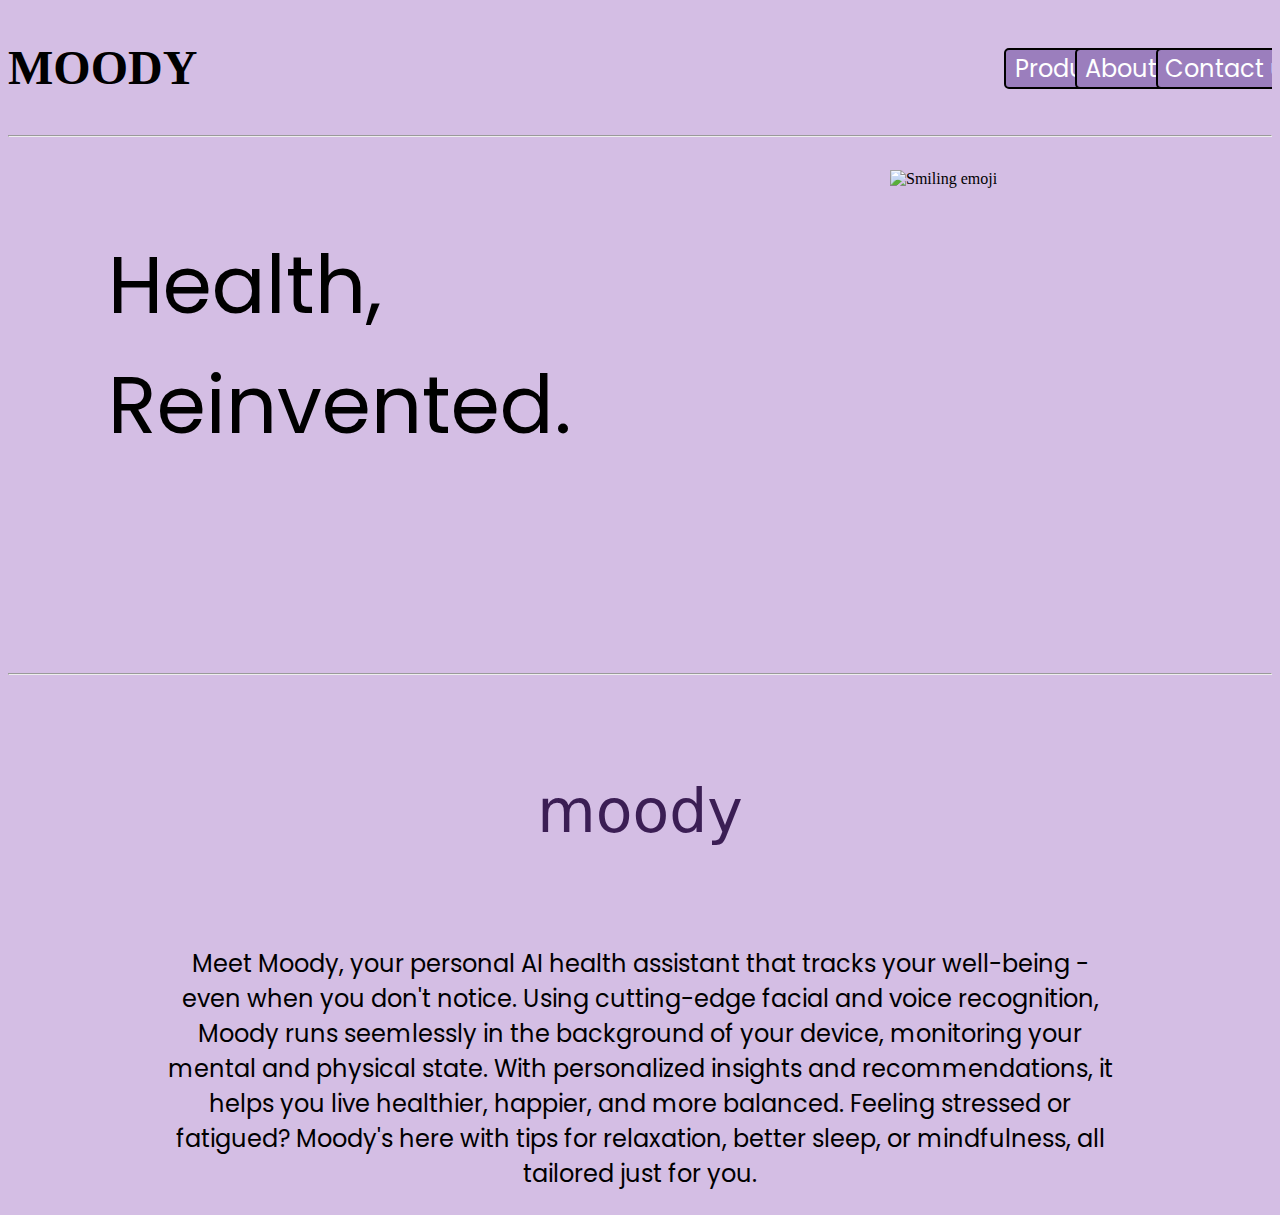
==== index.html @ 0d126ba3 "Update index.html" ====
<!DOCTYPE html>
<html lang="en">
<head>
    <meta charset="UTF-8">
    <meta name="viewport" content="width=device-width, initial-scale=1.0">
    <title>Moody</title>
    <link href="https://fonts.googleapis.com/css2?family=Poppins:wght@400;700&display=swap" rel="stylesheet">
    <style>
        body {
            background-color:#D4BEE4;
        }
        .title {
            font-family: "Modak",system-ui; 
            font-weight: 400;
            font-style: normal;
            font-size: 60px;
            text-align: center;
            color: #3B1E54;
        }
        h1 {
            font-size:300%
        }
        pre {
            font-family: 'Poppins';
            margin-left:100px;
            font-size:500%;
        }
        h5 {
            text-align:center;
            font-size:300%;
        }
        p {
            text-align:center;
            font-family:'Poppins';
            font-size:150%;
            margin-left:80px;
            margin-right:80px;
        }
        div.toppage {
            width:100%;
            overflow:auto;
        }
        div.toppage div {
            width:25%;
            float:left;
        }
        img {
            width:350px;
            height:350px;
            margin-left:250px;
            margin-top:25px;
        }
        div.secline {
            width:100%;
            overflow:auto;
        }
        div.secline div {
            width:50%;
            float:left;
        }
        .button {
            position: relative;
            text-align: center;
            width: 20%;
            cursor: pointer;
            border: 2px solid black;
            border-radius: 5px;
            font-size: 150%;
            background-color: #9B7EBD;
            color: white;
        }
        .button1 {
            width:115px;
            font-size:150%;
            font-family:'Poppins';
            margin-left:680px;
            margin-top:40px;
        }
        .button2 {
            width:125px;
            font-size:150%;
            font-family:'Poppins';
            margin-left:435px;
            margin-top:40px;
        }
        .button3 {
            width:150px;
            font-size:150%;
            font-family:'Poppins';
            margin-left:200px;
            margin-top:40px;
        }
        .dropdown-menu {
            font-family:'Poppins';
            margin-left:680px;
            display: none;
            position: absolute;
            background-color: #f9f9f9;
            box-shadow: 0 2px 8px rgba(0, 0, 0, 0.2);
            z-index: 1;
            border-radius: 5px;
        }
        .dropdown-menu a {
            padding: 12px 16px;
            display: block;
        }
        .dropdown-menu a {
            color: black;
            padding: 12px 16px;
            text-decoration: none;
            display: block;
        }
        </style>
</head>

<body>
<div class="toppage">
    <div>
        <h1>MOODY</h1>
    </div>
    <div>
        <button onclick="toggleDropdown()" class="button button1 dropdown-button" style="background-color: #9B7EBD;">Product</button>
        <div id="dropdown" class="dropdown-menu">
            <a href="https://yxsmine01.github.io/StartUpProjectMoody/features.html">Feature</a>
            <a href="https://yxsmine01.github.io/StartUpProjectMoody/pricing.html">Pricing</a>
            <a href="https://yxsmine01.github.io/StartUpProjectMoody/review.html">Reviews</a>
        </div>
    </div>
    <div>
        <button onclick="window.location.href='https://yxsmine01.github.io/StartUpProjectMoody/about.html';" class="button button2" style="background-color: #9B7EBD;">About us</button>
    </div>
    <div>
        <button onclick="window.location.href='https://yxsmine01.github.io/StartUpProjectMoody/contact.html';" class="button button3" style="background-color: #9B7EBD;">Contact us</button>
    </div>

</div>
<hr>
<div class="secline">
    <div>
        <pre>Health,
Reinvented.
        </pre>
    </div>
    <div>
        <img id="Smile" src="https://th.bing.com/th/id/R.a7ad7e9378d0bfffcdbf678c06d23d51?rik=fqO9aAM7idw54A&riu=http%3a%2f%2fcdn.shopify.com%2fs%2ffiles%2f1%2f1061%2f1924%2fproducts%2fEmoji_Icon_-_Smiling_grande.png%3fv%3d1542446805&ehk=4rR6Rxo70CGiX%2b3EjRpec2H2Npl1TvKzX6fqyCCtwuU%3d&risl=&pid=ImgRaw&r=0" alt="Smiling emoji">
        
    </div>
</div>
    <hr>
    <h5 class="title">moody
    </h5>
    <p>
        Meet Moody, your personal AI health assistant that tracks your
        well-being -<br> even when you don't notice. Using cutting-edge facial
        and voice recognition,<br> Moody runs seemlessly in the background of 
        your device, monitoring your<br> mental and physical state. With 
        personalized insights and recommendations, it<br> helps you live 
        healthier, happier, and more balanced. Feeling stressed or<br> fatigued? 
        Moody's here with tips for relaxation, better sleep, or mindfulness, 
        all<br> tailored just for you.
    </p>
    <script>
        let images = ["https://th.bing.com/th/id/R.a7ad7e9378d0bfffcdbf678c06d23d51?rik=fqO9aAM7idw54A&riu=http%3a%2f%2fcdn.shopify.com%2fs%2ffiles%2f1%2f1061%2f1924%2fproducts%2fEmoji_Icon_-_Smiling_grande.png%3fv%3d1542446805&ehk=4rR6Rxo70CGiX%2b3EjRpec2H2Npl1TvKzX6fqyCCtwuU%3d&risl=&pid=ImgRaw&r=0","https://images.vexels.com/media/users/3/134551/isolated/preview/1fb74455a668b00b9ec2ab7d3092008b-emoticon-emoji-sad-by-vexels.png", "https://cdn.shopify.com/s/files/1/1061/1924/files/Very_Angry_Emoji.png?9898922749706957214", "https://clipartcraft.com/images/surprised-emoji-clipart-feeling-scared-1.png"]
        let index = 0;

        function changeImage() {
            index = (index + 1) % images.length;
            document.getElementById("Smile").src = images[index];
        }
        setInterval(changeImage, 2000);

        const buttons = document.querySelectorAll('.button'); 
        buttons.forEach(button => {
            button.addEventListener('mouseover', function() {
                this.style.backgroundColor = '#7A5E98';
                setTimeout(() => this.style.backgroundColor = '#7A5E98', 0);
        });
            button.addEventListener('mouseout', function() {
                this.style.backgroundColor = '#9B7EBD';
                setTimeout(() => this.style.backgroundColor = '#9B7EBD', 0);
        });
    });
        function toggleDropdown() {
            var dropdown = document.getElementById("dropdown");
            dropdown.style.display = dropdown.style.display === "block" ? "none" : "block";
        }

        window.onclick = function(event) {
            if (!event.target.matches('.dropdown-button')) {
                var dropdowns = document.getElementsByClassName("dropdown-menu");
                for (var i = 0; i < dropdowns.length; i++) {
                    var openDropdown = dropdowns[i];
                    if (openDropdown.style.display === 'block') {
                        openDropdown.style.display = 'none';
                    }
                }
            }
        }
    
    </script>
</body>
</html>
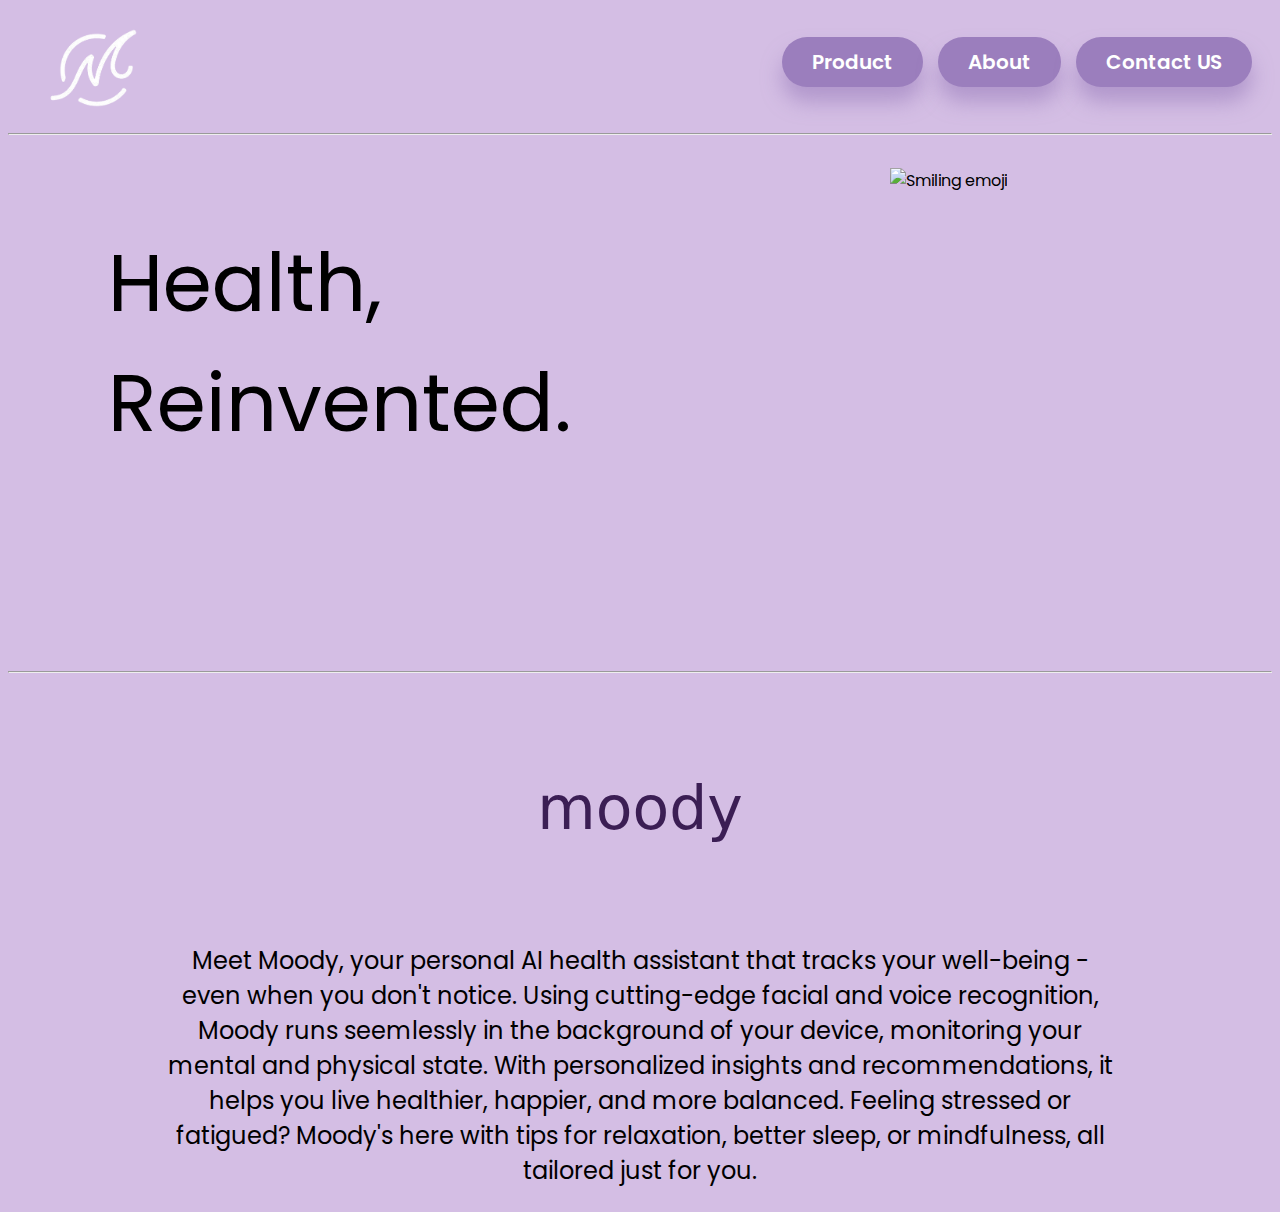
==== commit ce00093d: "Some nav issues solved!" ====
--- a/index.html
+++ b/index.html
@@ -5,9 +5,11 @@
     <meta name="viewport" content="width=device-width, initial-scale=1.0">
     <title>Moody</title>
     <link href="https://fonts.googleapis.com/css2?family=Poppins:wght@400;700&display=swap" rel="stylesheet">
+    <link rel="stylesheet" href="styles/nav.css">
     <style>
         body {
             background-color:#D4BEE4;
+            font-family: 'Poppins';
         }
         .title {
             font-family: "Modak",system-ui; 
@@ -24,7 +26,7 @@
             font-family: 'Poppins';
             margin-left:100px;
             font-size:500%;
-        }
+        }   
         h5 {
             text-align:center;
             font-size:300%;
@@ -110,30 +112,40 @@
             text-decoration: none;
             display: block;
         }
+        @media only screen and (max-width: 600px) {
+            .title{
+                font-size: 50px;
+                margin: 20px;
+            }
+            
+            #leftblock{
+                text-align: center;
+                transform: scale(0.85);
+            }
+            #rightblock{
+                text-align: center;
+                transform: scale(0.85);
+            }
+        }
         </style>
 </head>
 
 <body>
-<div class="toppage">
-    <div>
-        <h1>MOODY</h1>
-    </div>
-    <div>
-        <button onclick="toggleDropdown()" class="button button1 dropdown-button" style="background-color: #9B7EBD;">Product</button>
-        <div id="dropdown" class="dropdown-menu">
-            <a href="https://yxsmine01.github.io/StartUpProjectMoody/features.html">Feature</a>
-            <a href="https://yxsmine01.github.io/StartUpProjectMoody/pricing.html">Pricing</a>
-            <a href="https://yxsmine01.github.io/StartUpProjectMoody/review.html">Reviews</a>
-        </div>
-    </div>
-    <div>
-        <button onclick="window.location.href='https://yxsmine01.github.io/StartUpProjectMoody/about.html';" class="button button2" style="background-color: #9B7EBD;">About us</button>
-    </div>
-    <div>
-        <button onclick="window.location.href='https://yxsmine01.github.io/StartUpProjectMoody/contact.html';" class="button button3" style="background-color: #9B7EBD;">Contact us</button>
-    </div>
-
-</div>
+    <nav>
+        <a href="index.html"><img src="imgs/logo.png"></a>
+        <ul>
+            <li id="productLi">
+                <a>Product</a>
+                <div class="dropContent">
+                    <a href="features.html">Features</a>
+                    <a href="pricing.html">Pricing</a>
+                    <a href="review.html">Reviews</a>
+                </div>
+            </li>
+            <li><a href="about.html">About</a></li>
+            <li><a href="contact.html">Contact US</a></li>
+        </ul>
+    </nav>
 <hr>
 <div class="secline">
     <div>
--- a/styles/nav.css
+++ b/styles/nav.css
@@ -0,0 +1,69 @@
+nav{
+    width: 100%;
+    display: flex;
+    align-items: center;
+    justify-content: space-between;
+}
+nav img{
+    width: 100px;
+    height: 100px;
+    display: inline-block;
+    margin-top: 10px;
+    margin-left: 40px;
+    cursor: pointer;
+}
+nav img:hover{
+    transform: scale(1.1);
+    transition: transform .3s ease-in;
+}
+nav ul{
+    display: inline-block;
+    margin: 10px;
+    font-size: 20px;
+    color: white;
+}
+nav a{
+    text-decoration: none;
+    color: white;
+    font-weight: 550;
+}
+li{
+    display: inline-block;
+    padding: 10px;
+    background-color: #9B7EBD;
+    border-radius: 30px;
+    padding-left: 30px;
+    padding-right: 30px;
+    margin-right: 10px;
+    margin-bottom: 10px;
+    cursor: pointer;
+    box-shadow: 0px 15px 20px rgba(155, 126, 189, .6);
+}
+li:hover{
+    background-color: rgba(59, 30, 84, 0.9);
+}
+#productLi:hover .dropContent{
+    display: block;
+}
+.dropContent{
+    display: none;
+    position: absolute;
+    border-radius: 30px;
+    padding-left: 31px;
+    margin-left: -30px;
+    background-color: #9B7EBD;
+    border-radius: 30px;
+}
+.dropContent a{
+    display: block;
+    background-color: #9B7EBD;
+    padding: 10px;
+    padding-left: 30px;
+    padding-right: 20px;
+    margin-left: -30px;
+    border-radius: 30px;
+    }
+.dropContent a:hover{
+    display: block;
+    background-color: rgba(59, 30, 84, 0.9);
+}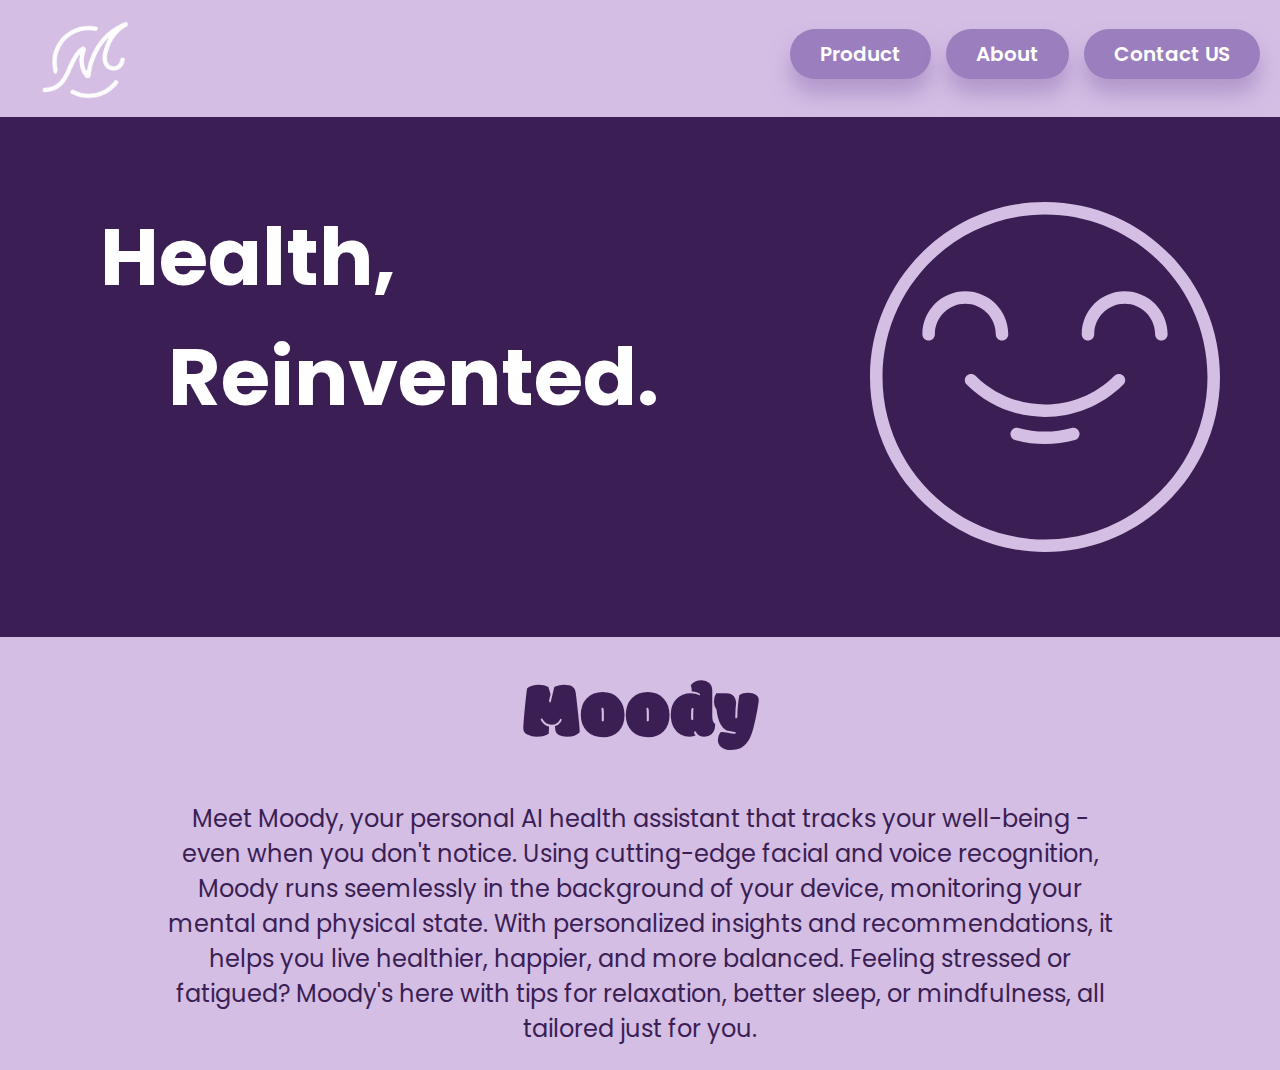
==== commit b68e4d6a: "Index Page Updated!" ====
--- a/index.html
+++ b/index.html
@@ -7,17 +7,20 @@
     <link href="https://fonts.googleapis.com/css2?family=Poppins:wght@400;700&display=swap" rel="stylesheet">
     <link rel="stylesheet" href="styles/nav.css">
     <style>
+        @import url('https://fonts.googleapis.com/css2?family=Modak&display=swap');
         body {
             background-color:#D4BEE4;
             font-family: 'Poppins';
+            margin: 0;
         }
         .title {
             font-family: "Modak",system-ui; 
             font-weight: 400;
             font-style: normal;
-            font-size: 60px;
+            font-size: 80px;
             text-align: center;
             color: #3B1E54;
+            margin: 20px;
         }
         h1 {
             font-size:300%
@@ -37,6 +40,7 @@
             font-size:150%;
             margin-left:80px;
             margin-right:80px;
+            color: #3B1E54;
         }
         div.toppage {
             width:100%;
@@ -49,16 +53,23 @@
         img {
             width:350px;
             height:350px;
-            margin-left:250px;
-            margin-top:25px;
+            margin-left:230px;
+            margin-top:85px;
         }
         div.secline {
             width:100%;
             overflow:auto;
+            background-color: #3B1E54;
+            margin: 0px;
         }
         div.secline div {
             width:50%;
             float:left;
+        }
+        #headLine{
+            color: white;
+            font-weight: bold;
+            font-family: 'Poppins';
         }
         .button {
             position: relative;
@@ -146,20 +157,19 @@
             <li><a href="contact.html">Contact US</a></li>
         </ul>
     </nav>
-<hr>
+
 <div class="secline">
-    <div>
+    <div id="headLine">
         <pre>Health,
-Reinvented.
+    Reinvented.
         </pre>
     </div>
     <div>
-        <img id="Smile" src="https://th.bing.com/th/id/R.a7ad7e9378d0bfffcdbf678c06d23d51?rik=fqO9aAM7idw54A&riu=http%3a%2f%2fcdn.shopify.com%2fs%2ffiles%2f1%2f1061%2f1924%2fproducts%2fEmoji_Icon_-_Smiling_grande.png%3fv%3d1542446805&ehk=4rR6Rxo70CGiX%2b3EjRpec2H2Npl1TvKzX6fqyCCtwuU%3d&risl=&pid=ImgRaw&r=0" alt="Smiling emoji">
-        
+        <!-- <img id="Smile" src="https://th.bing.com/th/id/R.a7ad7e9378d0bfffcdbf678c06d23d51?rik=fqO9aAM7idw54A&riu=http%3a%2f%2fcdn.shopify.com%2fs%2ffiles%2f1%2f1061%2f1924%2fproducts%2fEmoji_Icon_-_Smiling_grande.png%3fv%3d1542446805&ehk=4rR6Rxo70CGiX%2b3EjRpec2H2Npl1TvKzX6fqyCCtwuU%3d&risl=&pid=ImgRaw&r=0" alt="Smiling emoji"> -->
+        <img id="Smile" src="imgs/f1.svg" alt="Smiling emoji">        
     </div>
 </div>
-    <hr>
-    <h5 class="title">moody
+    <h5 class="title">Moody
     </h5>
     <p>
         Meet Moody, your personal AI health assistant that tracks your
@@ -172,14 +182,15 @@
         all<br> tailored just for you.
     </p>
     <script>
-        let images = ["https://th.bing.com/th/id/R.a7ad7e9378d0bfffcdbf678c06d23d51?rik=fqO9aAM7idw54A&riu=http%3a%2f%2fcdn.shopify.com%2fs%2ffiles%2f1%2f1061%2f1924%2fproducts%2fEmoji_Icon_-_Smiling_grande.png%3fv%3d1542446805&ehk=4rR6Rxo70CGiX%2b3EjRpec2H2Npl1TvKzX6fqyCCtwuU%3d&risl=&pid=ImgRaw&r=0","https://images.vexels.com/media/users/3/134551/isolated/preview/1fb74455a668b00b9ec2ab7d3092008b-emoticon-emoji-sad-by-vexels.png", "https://cdn.shopify.com/s/files/1/1061/1924/files/Very_Angry_Emoji.png?9898922749706957214", "https://clipartcraft.com/images/surprised-emoji-clipart-feeling-scared-1.png"]
+        // let images = ["https://th.bing.com/th/id/R.a7ad7e9378d0bfffcdbf678c06d23d51?rik=fqO9aAM7idw54A&riu=http%3a%2f%2fcdn.shopify.com%2fs%2ffiles%2f1%2f1061%2f1924%2fproducts%2fEmoji_Icon_-_Smiling_grande.png%3fv%3d1542446805&ehk=4rR6Rxo70CGiX%2b3EjRpec2H2Npl1TvKzX6fqyCCtwuU%3d&risl=&pid=ImgRaw&r=0","https://images.vexels.com/media/users/3/134551/isolated/preview/1fb74455a668b00b9ec2ab7d3092008b-emoticon-emoji-sad-by-vexels.png", "https://cdn.shopify.com/s/files/1/1061/1924/files/Very_Angry_Emoji.png?9898922749706957214", "https://clipartcraft.com/images/surprised-emoji-clipart-feeling-scared-1.png"]
+        let images = ["imgs/f1.svg","imgs/f2.svg","imgs/f3.svg","imgs/f4.svg","imgs/f5.svg"];
         let index = 0;
 
         function changeImage() {
             index = (index + 1) % images.length;
             document.getElementById("Smile").src = images[index];
         }
-        setInterval(changeImage, 2000);
+        setInterval(changeImage, 1000);
 
         const buttons = document.querySelectorAll('.button'); 
         buttons.forEach(button => {
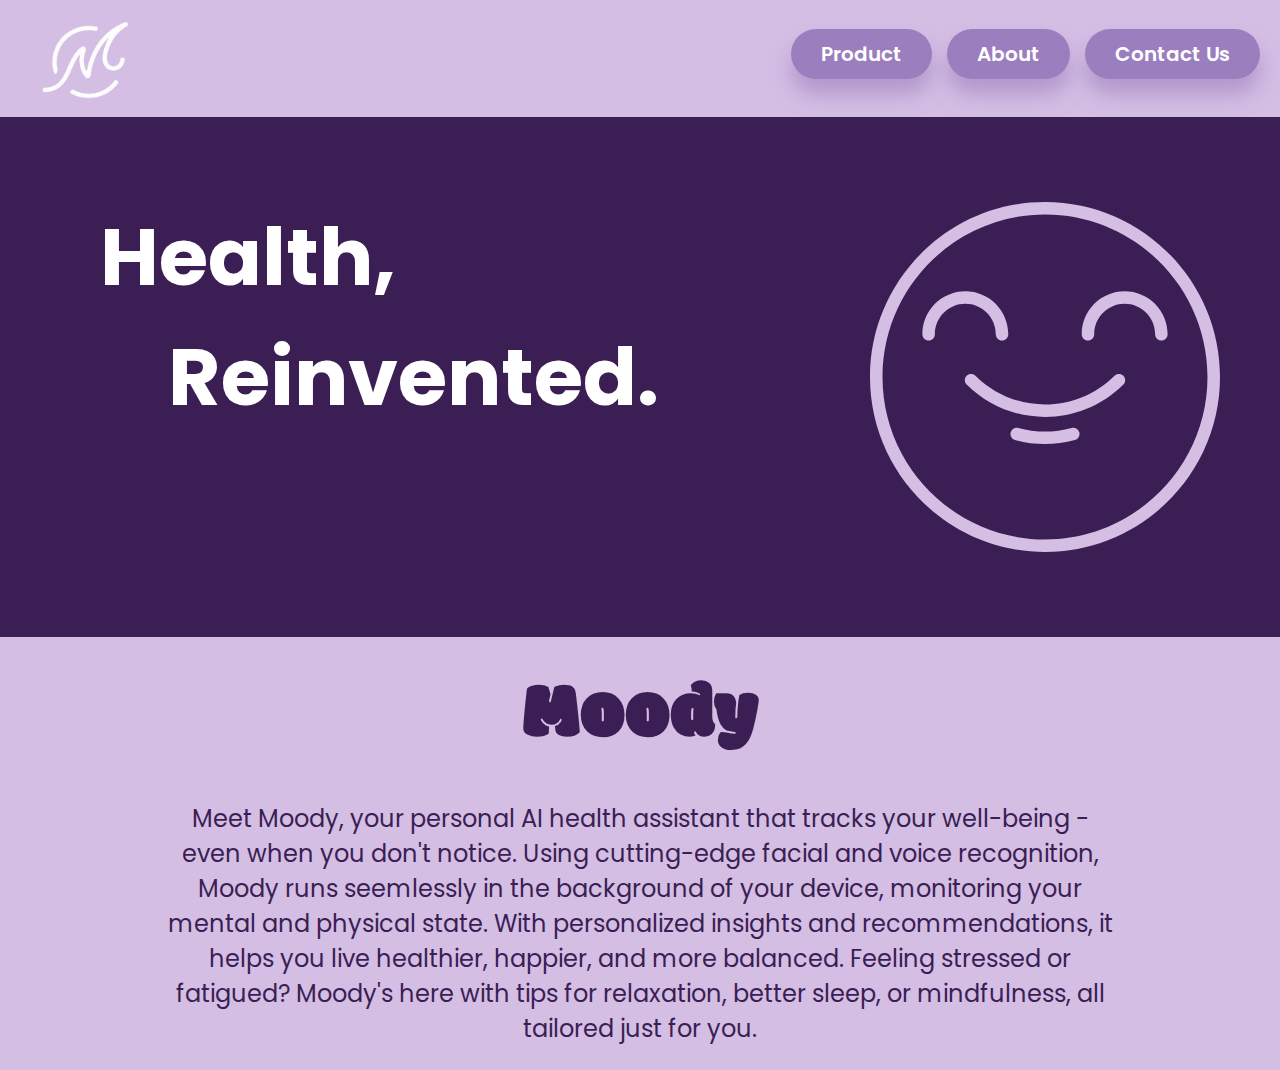
==== commit 3c358637: "Created contact.css and changed Contact US to Contact Us" ====
--- a/index.html
+++ b/index.html
@@ -154,7 +154,7 @@
                 </div>
             </li>
             <li><a href="about.html">About</a></li>
-            <li><a href="contact.html">Contact US</a></li>
+            <li><a href="contact.html">Contact Us</a></li>
         </ul>
     </nav>
 
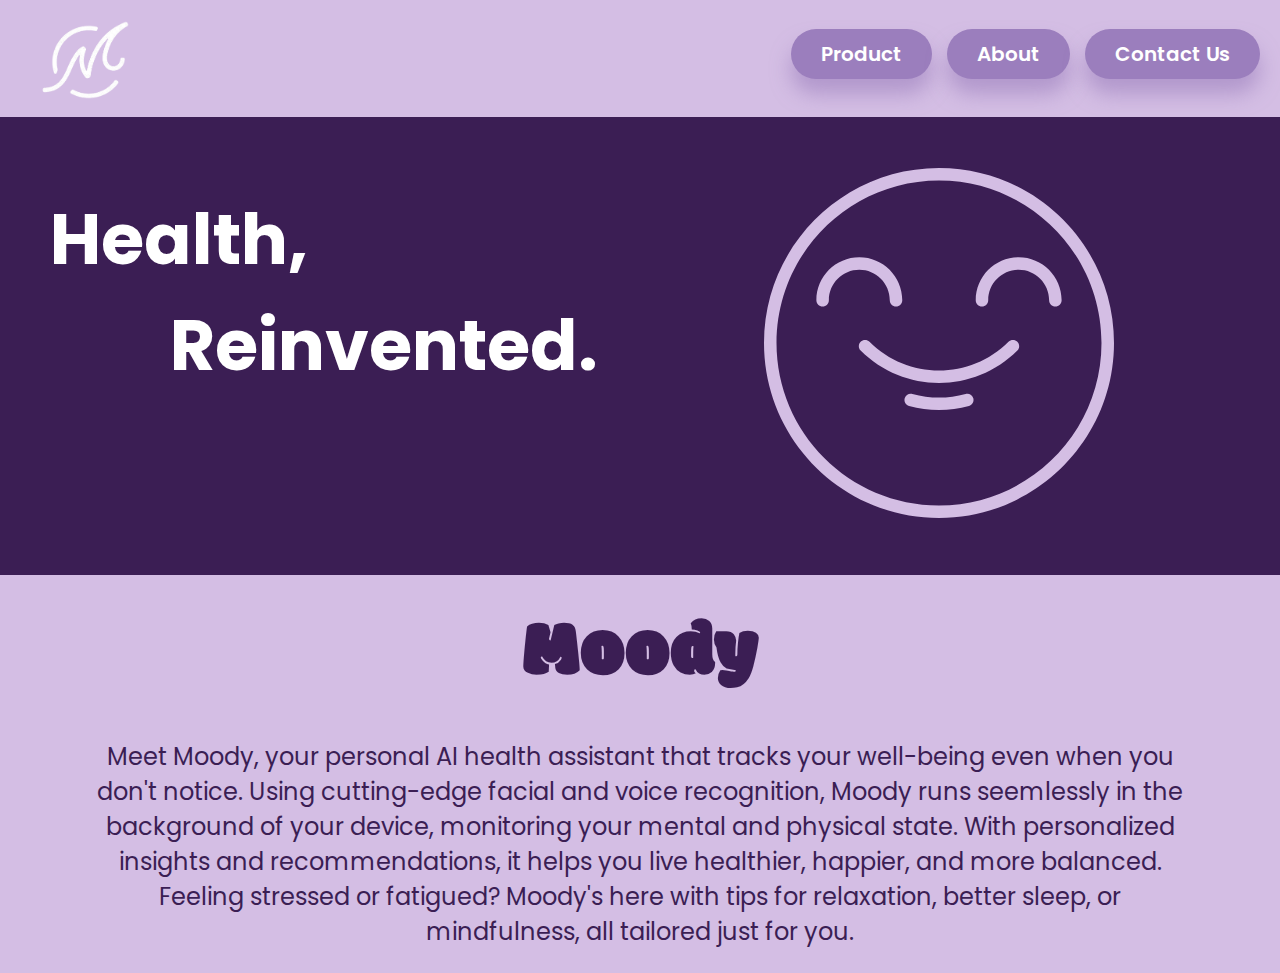
==== commit 3aa9204c: "Index Page Responsiveness update!" ====
--- a/index.html
+++ b/index.html
@@ -6,139 +6,9 @@
     <title>Moody</title>
     <link href="https://fonts.googleapis.com/css2?family=Poppins:wght@400;700&display=swap" rel="stylesheet">
     <link rel="stylesheet" href="styles/nav.css">
-    <style>
-        @import url('https://fonts.googleapis.com/css2?family=Modak&display=swap');
-        body {
-            background-color:#D4BEE4;
-            font-family: 'Poppins';
-            margin: 0;
-        }
-        .title {
-            font-family: "Modak",system-ui; 
-            font-weight: 400;
-            font-style: normal;
-            font-size: 80px;
-            text-align: center;
-            color: #3B1E54;
-            margin: 20px;
-        }
-        h1 {
-            font-size:300%
-        }
-        pre {
-            font-family: 'Poppins';
-            margin-left:100px;
-            font-size:500%;
-        }   
-        h5 {
-            text-align:center;
-            font-size:300%;
-        }
-        p {
-            text-align:center;
-            font-family:'Poppins';
-            font-size:150%;
-            margin-left:80px;
-            margin-right:80px;
-            color: #3B1E54;
-        }
-        div.toppage {
-            width:100%;
-            overflow:auto;
-        }
-        div.toppage div {
-            width:25%;
-            float:left;
-        }
-        img {
-            width:350px;
-            height:350px;
-            margin-left:230px;
-            margin-top:85px;
-        }
-        div.secline {
-            width:100%;
-            overflow:auto;
-            background-color: #3B1E54;
-            margin: 0px;
-        }
-        div.secline div {
-            width:50%;
-            float:left;
-        }
-        #headLine{
-            color: white;
-            font-weight: bold;
-            font-family: 'Poppins';
-        }
-        .button {
-            position: relative;
-            text-align: center;
-            width: 20%;
-            cursor: pointer;
-            border: 2px solid black;
-            border-radius: 5px;
-            font-size: 150%;
-            background-color: #9B7EBD;
-            color: white;
-        }
-        .button1 {
-            width:115px;
-            font-size:150%;
-            font-family:'Poppins';
-            margin-left:680px;
-            margin-top:40px;
-        }
-        .button2 {
-            width:125px;
-            font-size:150%;
-            font-family:'Poppins';
-            margin-left:435px;
-            margin-top:40px;
-        }
-        .button3 {
-            width:150px;
-            font-size:150%;
-            font-family:'Poppins';
-            margin-left:200px;
-            margin-top:40px;
-        }
-        .dropdown-menu {
-            font-family:'Poppins';
-            margin-left:680px;
-            display: none;
-            position: absolute;
-            background-color: #f9f9f9;
-            box-shadow: 0 2px 8px rgba(0, 0, 0, 0.2);
-            z-index: 1;
-            border-radius: 5px;
-        }
-        .dropdown-menu a {
-            padding: 12px 16px;
-            display: block;
-        }
-        .dropdown-menu a {
-            color: black;
-            padding: 12px 16px;
-            text-decoration: none;
-            display: block;
-        }
-        @media only screen and (max-width: 600px) {
-            .title{
-                font-size: 50px;
-                margin: 20px;
-            }
-            
-            #leftblock{
-                text-align: center;
-                transform: scale(0.85);
-            }
-            #rightblock{
-                text-align: center;
-                transform: scale(0.85);
-            }
-        }
-        </style>
+    <link rel="stylesheet" href="styles/index.css">
+    <link rel="icon" type="image/x-icon" href="imgs/favicon_logo.png">
+    
 </head>
 
 <body>
@@ -158,31 +28,30 @@
         </ul>
     </nav>
 
-<div class="secline">
-    <div id="headLine">
-        <pre>Health,
-    Reinvented.
-        </pre>
+    <div class="secline">
+        <div id="headLine">
+            <pre>Health,
+        Reinvented.
+            </pre>
+        </div>
+
+        <div class="imgDiv">
+            <img id="Smile" src="imgs/f1.svg" alt="Smiling emoji">        
+        </div>
     </div>
-    <div>
-        <!-- <img id="Smile" src="https://th.bing.com/th/id/R.a7ad7e9378d0bfffcdbf678c06d23d51?rik=fqO9aAM7idw54A&riu=http%3a%2f%2fcdn.shopify.com%2fs%2ffiles%2f1%2f1061%2f1924%2fproducts%2fEmoji_Icon_-_Smiling_grande.png%3fv%3d1542446805&ehk=4rR6Rxo70CGiX%2b3EjRpec2H2Npl1TvKzX6fqyCCtwuU%3d&risl=&pid=ImgRaw&r=0" alt="Smiling emoji"> -->
-        <img id="Smile" src="imgs/f1.svg" alt="Smiling emoji">        
-    </div>
-</div>
-    <h5 class="title">Moody
-    </h5>
+
+    <h5 class="title">Moody</h5>
     <p>
         Meet Moody, your personal AI health assistant that tracks your
-        well-being -<br> even when you don't notice. Using cutting-edge facial
-        and voice recognition,<br> Moody runs seemlessly in the background of 
-        your device, monitoring your<br> mental and physical state. With 
-        personalized insights and recommendations, it<br> helps you live 
-        healthier, happier, and more balanced. Feeling stressed or<br> fatigued? 
+        well-being even when you don't notice. Using cutting-edge facial
+        and voice recognition, Moody runs seemlessly in the background of 
+        your device, monitoring your mental and physical state. With 
+        personalized insights and recommendations, it helps you live 
+        healthier, happier, and more balanced. Feeling stressed or fatigued? 
         Moody's here with tips for relaxation, better sleep, or mindfulness, 
-        all<br> tailored just for you.
+        all tailored just for you.
     </p>
     <script>
-        // let images = ["https://th.bing.com/th/id/R.a7ad7e9378d0bfffcdbf678c06d23d51?rik=fqO9aAM7idw54A&riu=http%3a%2f%2fcdn.shopify.com%2fs%2ffiles%2f1%2f1061%2f1924%2fproducts%2fEmoji_Icon_-_Smiling_grande.png%3fv%3d1542446805&ehk=4rR6Rxo70CGiX%2b3EjRpec2H2Npl1TvKzX6fqyCCtwuU%3d&risl=&pid=ImgRaw&r=0","https://images.vexels.com/media/users/3/134551/isolated/preview/1fb74455a668b00b9ec2ab7d3092008b-emoticon-emoji-sad-by-vexels.png", "https://cdn.shopify.com/s/files/1/1061/1924/files/Very_Angry_Emoji.png?9898922749706957214", "https://clipartcraft.com/images/surprised-emoji-clipart-feeling-scared-1.png"]
         let images = ["imgs/f1.svg","imgs/f2.svg","imgs/f3.svg","imgs/f4.svg","imgs/f5.svg"];
         let index = 0;
 
@@ -191,35 +60,6 @@
             document.getElementById("Smile").src = images[index];
         }
         setInterval(changeImage, 1000);
-
-        const buttons = document.querySelectorAll('.button'); 
-        buttons.forEach(button => {
-            button.addEventListener('mouseover', function() {
-                this.style.backgroundColor = '#7A5E98';
-                setTimeout(() => this.style.backgroundColor = '#7A5E98', 0);
-        });
-            button.addEventListener('mouseout', function() {
-                this.style.backgroundColor = '#9B7EBD';
-                setTimeout(() => this.style.backgroundColor = '#9B7EBD', 0);
-        });
-    });
-        function toggleDropdown() {
-            var dropdown = document.getElementById("dropdown");
-            dropdown.style.display = dropdown.style.display === "block" ? "none" : "block";
-        }
-
-        window.onclick = function(event) {
-            if (!event.target.matches('.dropdown-button')) {
-                var dropdowns = document.getElementsByClassName("dropdown-menu");
-                for (var i = 0; i < dropdowns.length; i++) {
-                    var openDropdown = dropdowns[i];
-                    if (openDropdown.style.display === 'block') {
-                        openDropdown.style.display = 'none';
-                    }
-                }
-            }
-        }
-    
     </script>
 </body>
 </html>
--- a/styles/nav.css
+++ b/styles/nav.css
@@ -21,6 +21,7 @@
     margin: 10px;
     font-size: 20px;
     color: white;
+    text-align: center;
 }
 nav a{
     text-decoration: none;
--- a/styles/index.css
+++ b/styles/index.css
@@ -0,0 +1,97 @@
+@import url('https://fonts.googleapis.com/css2?family=Modak&display=swap');
+body {
+    background-color:#D4BEE4;
+    font-family: 'Poppins';
+    margin: 0;
+}
+.title {
+    font-family: "Modak",system-ui; 
+    font-weight: 400;
+    font-style: normal;
+    font-size: 80px;
+    text-align: center;
+    color: #3B1E54;
+    margin: 20px;
+}
+h1 {
+    font-size:300%
+}
+pre {
+    font-family: 'Poppins';
+    margin-left:50px;
+    font-size:70px;
+}   
+h5 {
+    text-align:center;
+    font-size:300%;
+}
+p {
+    text-align:center;
+    font-family:'Poppins';
+    font-size:150%;
+    margin-left:80px;
+    margin-right:80px;
+    color: #3B1E54;
+}
+.imgDiv{
+    text-align: center;
+    margin: auto;
+}
+img {
+    width:350px;
+    height:350px;
+}
+div.secline {
+    display: flex;
+    justify-content: space-between;
+    align-items: center;
+    width:100%;
+    overflow:hidden;
+    background-color: #3B1E54;
+    margin: 0px;
+}
+#headLine{
+    color: white;
+    font-weight: bold;
+    font-family: 'Poppins';
+}
+
+@media only screen and (max-width: 650px) {
+    .title{
+        font-size: 50px;
+        margin: 20px;
+    }
+    pre{
+        font-size: 40px;
+        margin-bottom: 0;
+    }
+    img{
+        margin-top: -25px;
+        margin-bottom: 25px;
+    }
+    div.secline{
+        flex-direction: column;
+    }
+}
+
+@media only screen and (max-width: 1000px) {
+    pre{
+        font-size: 60px;
+    }
+    img{
+        width: 300px;
+        height: 300px;
+        margin-right: 10px;
+    }
+}
+
+@media only screen and (max-width: 800px) {
+    pre{
+        font-size: 50px;
+    }
+    img{
+        width: 250px;
+        height: 250px;
+        margin-right: 5px;
+    }
+}